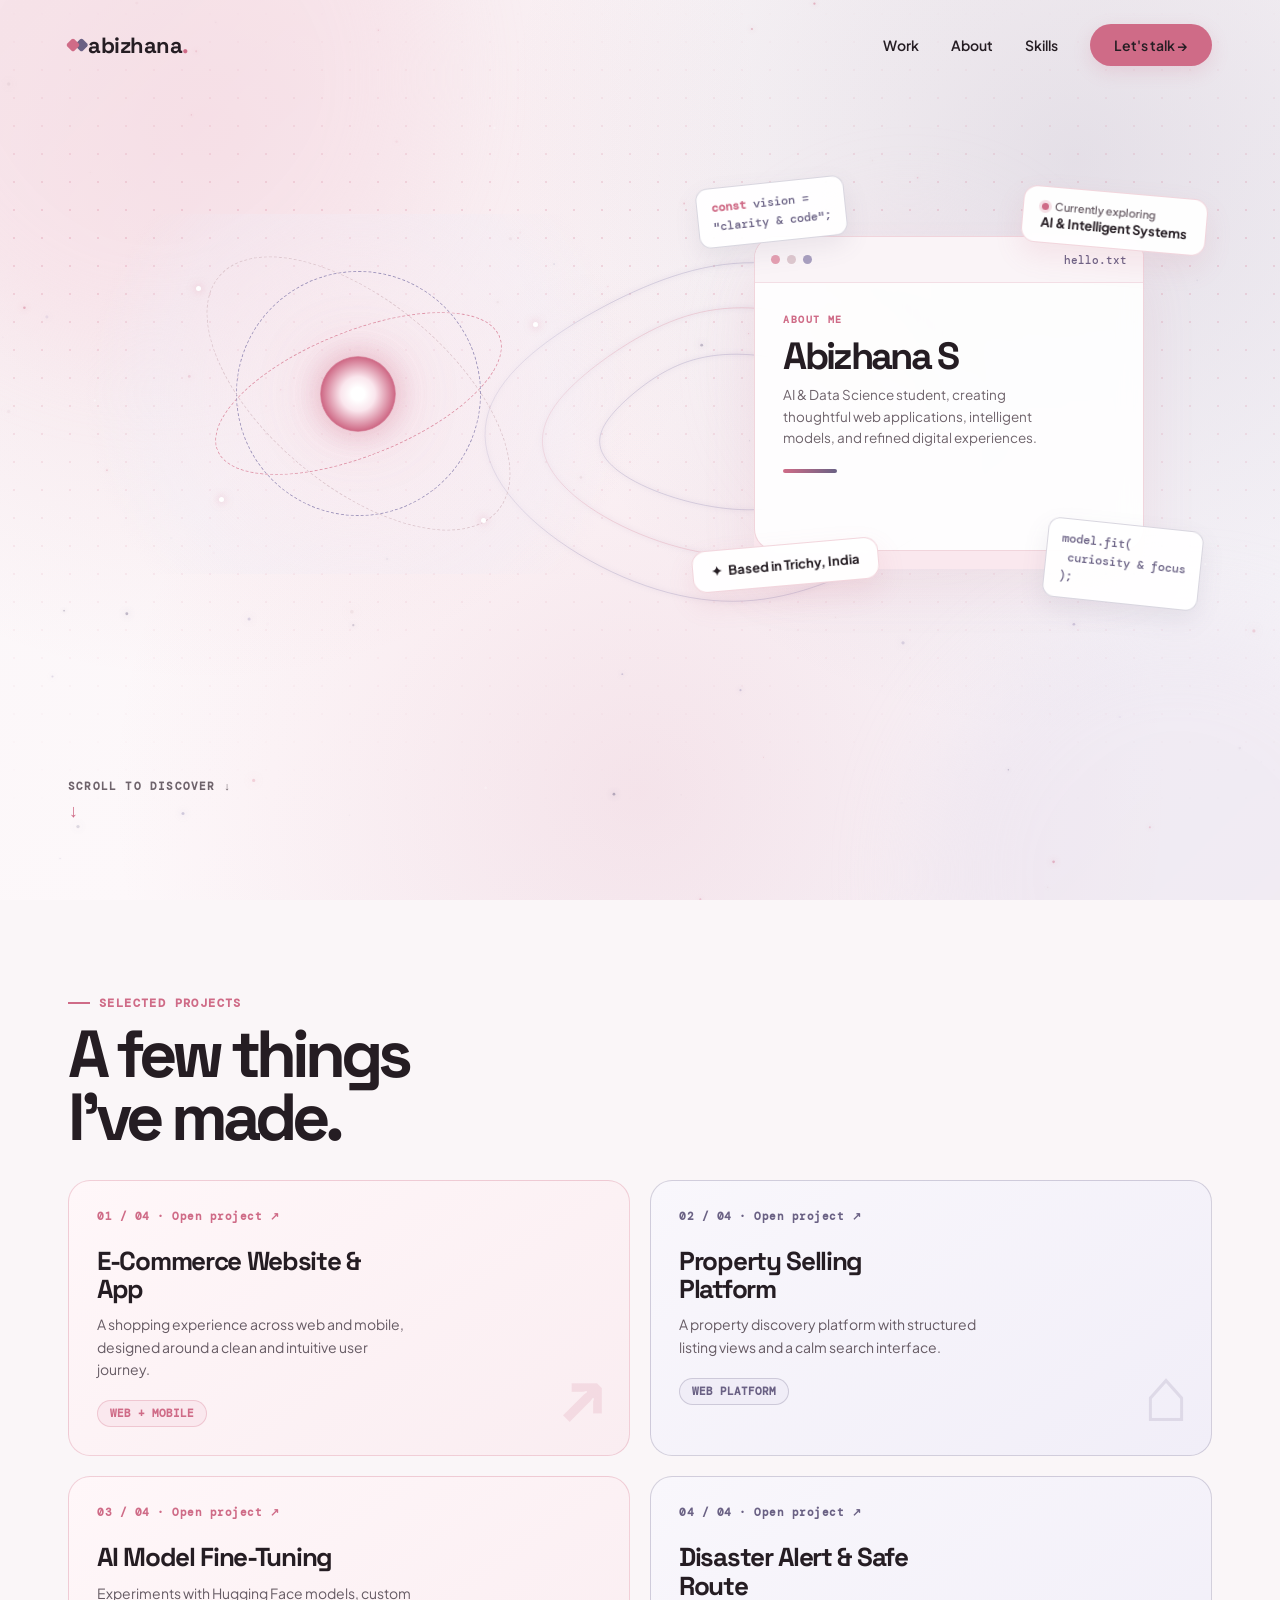
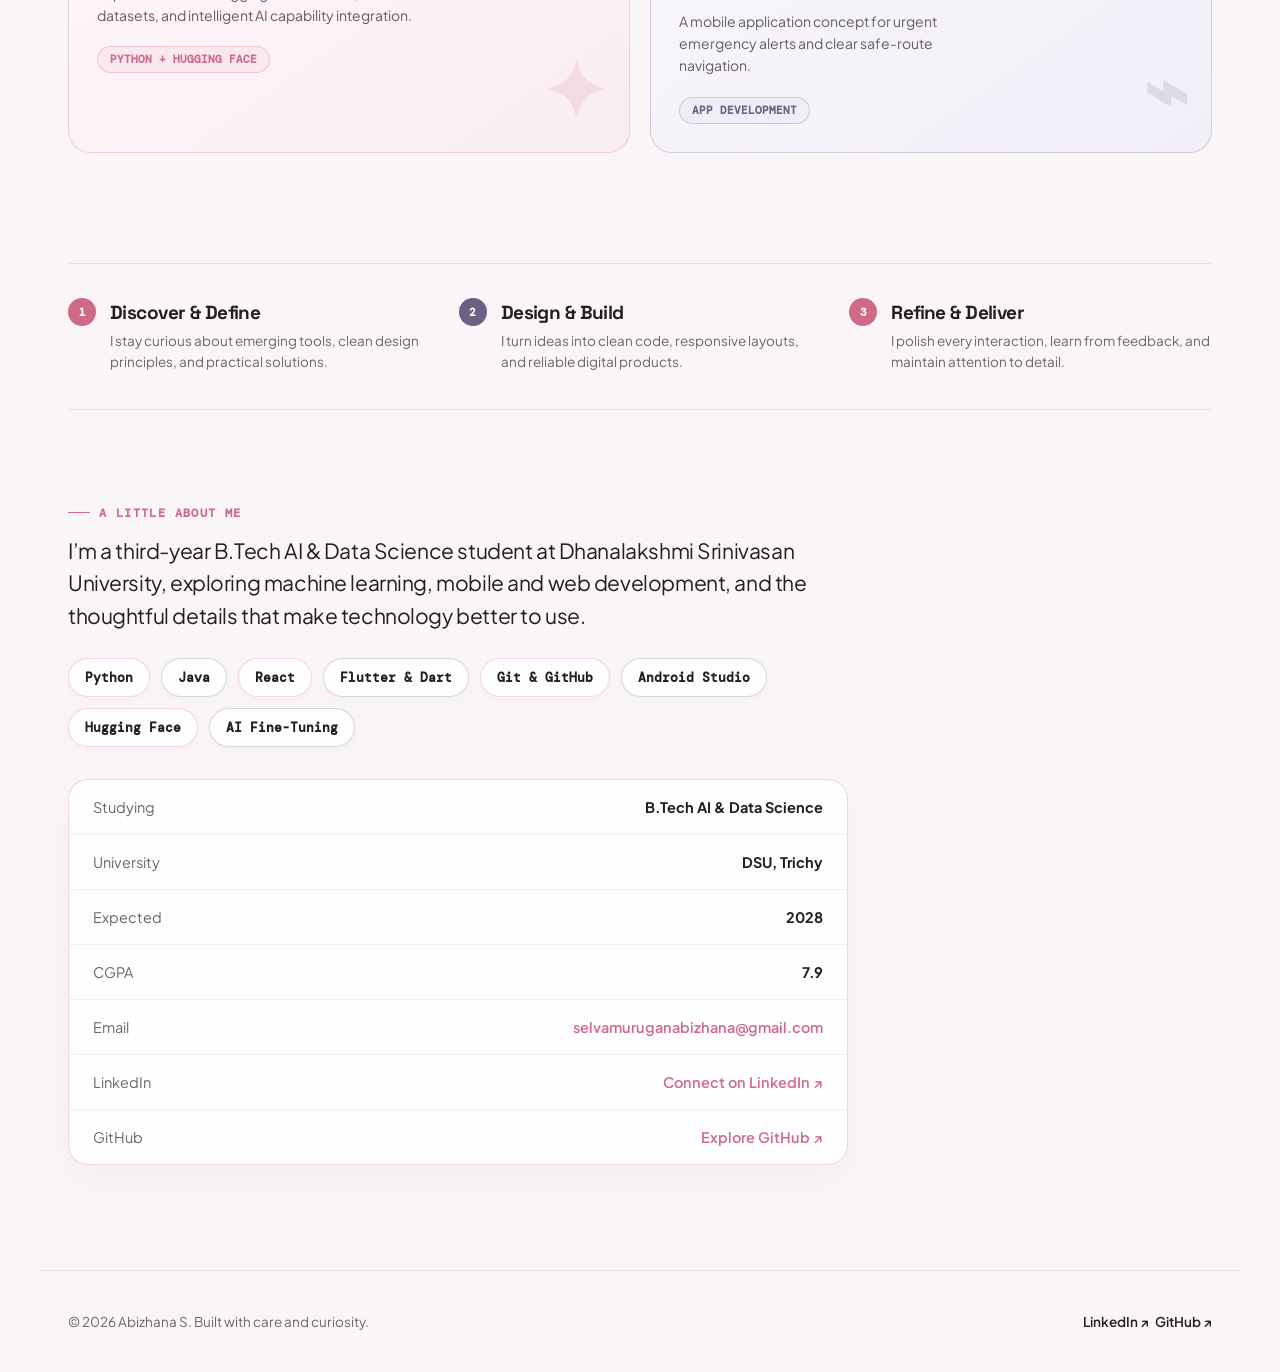
==== index.html @ 0e4f7b73 "Initial commit: Portfolio website for Abizhana S" ====
<!doctype html>
<html lang="en">
<head>
  <meta charset="UTF-8"><meta name="viewport" content="width=device-width, initial-scale=1.0">
  <title>Abizhana S — Portfolio</title>
  <link rel="preconnect" href="https://fonts.googleapis.com"><link rel="preconnect" href="https://fonts.gstatic.com" crossorigin>
  <link href="https://fonts.googleapis.com/css2?family=DM+Mono:wght@400;500&family=Manrope:wght@400;500;600;700;800&family=Space+Grotesk:wght@500;600;700&family=Plus+Jakarta+Sans:wght@400;500;600;700;800&display=swap" rel="stylesheet">
  <style>
    :root {
      /* Primary: Mild Pink Palette */
      --pink-mild: #cf6b87;
      --pink-hover: #bd5975;
      --pink-soft: #fae8ee;
      --pink-border: rgba(207, 107, 135, 0.28);
      --pink-glow: rgba(207, 107, 135, 0.18);

      /* Alternative Color: Refined Wisteria Slate */
      --alt-color: #6a6184;
      --alt-hover: #574e71;
      --alt-soft: #f0edf7;
      --alt-border: rgba(106, 97, 132, 0.26);
      --alt-glow: rgba(106, 97, 132, 0.16);

      /* Base & Typography */
      --ink: #251d23;
      --paper: #faf6f8;
      --card-bg: rgba(255, 255, 255, 0.88);
      --muted: #6e636b;
      --line-subtle: rgba(207, 107, 135, 0.18);
    }
    * { box-sizing: border-box; }
    html { scroll-behavior: smooth; }
    body {
      margin: 0;
      background: var(--paper);
      color: var(--ink);
      font-family: 'Plus Jakarta Sans', Manrope, sans-serif;
      overflow-x: hidden;
    }

    /* Subtle two-tone ambient background */
    .bg {
      position: fixed;
      inset: 0;
      z-index: -2;
      overflow: hidden;
      background: 
        radial-gradient(circle at 16% 14%, rgba(207, 107, 135, 0.16) 0, transparent 42%),
        radial-gradient(circle at 84% 18%, rgba(106, 97, 132, 0.16) 0, transparent 44%),
        radial-gradient(circle at 50% 88%, rgba(207, 107, 135, 0.14) 0, transparent 52%),
        linear-gradient(135deg, #faf6f8 0%, #fdf8fa 48%, #f6f4fa 100%);
    }
    .bg:after {
      content: '';
      position: absolute;
      inset: 0;
      opacity: .22;
      background-image: radial-gradient(var(--pink-mild) 1px, transparent 1px);
      background-size: 28px 28px;
      mask-image: linear-gradient(to bottom, transparent, black 25%, transparent 90%);
      animation: dotDrift 22s linear infinite;
    }
    @keyframes dotDrift {
      to { background-position: 56px 56px; }
    }

    /* Mild floating ambient accents */
    .orb {
      position: absolute;
      border-radius: 50%;
      opacity: .4;
      filter: blur(45px);
      animation: drift 16s ease-in-out infinite alternate;
    }
    .orb.one {
      width: 44vw; height: 44vw;
      top: -16vw; left: -10vw;
      background: linear-gradient(135deg, #f7d5df, #fae5ec);
    }
    .orb.two {
      width: 40vw; height: 40vw;
      right: -12vw; bottom: -18vw;
      background: linear-gradient(135deg, #e3deee, #eedde5);
      animation-delay: -8s;
    }
    .orb.three {
      width: 22vw; height: 22vw;
      right: 18%; top: 24%;
      background: linear-gradient(135deg, #f3dce3, #e5e0f0);
      animation-duration: 12s;
    }
    @keyframes drift {
      to { transform: translate(5vw, 4vh) scale(1.08) rotate(14deg); }
    }

    /* Header & Navigation */
    nav, main, footer {
      max-width: 1200px;
      margin: auto;
      padding-left: 28px;
      padding-right: 28px;
    }
    nav {
      height: 90px;
      display: flex;
      align-items: center;
      justify-content: space-between;
    }
    .brand {
      font: 700 22px 'Space Grotesk', sans-serif;
      letter-spacing: -0.5px;
      color: var(--ink);
      display: flex;
      align-items: center;
      gap: 10px;
    }
    .brand-mark {
      width: 10px;
      height: 10px;
      border-radius: 2px;
      background: var(--pink-mild);
      transform: rotate(45deg);
      box-shadow: 6px -6px var(--alt-color);
    }
    .brand-dot {
      color: var(--pink-mild);
    }
    .links {
      display: flex;
      gap: 32px;
      align-items: center;
      font-size: 14px;
      font-weight: 600;
    }
    .links a {
      color: var(--ink);
      text-decoration: none;
      transition: color .2s ease;
    }
    .links a:hover {
      color: var(--pink-mild);
    }
    .contact, .primary {
      background: var(--pink-mild);
      border: 0;
      border-radius: 99px;
      color: #fff;
      padding: 12px 24px;
      font: 600 14px 'Plus Jakarta Sans', sans-serif;
      text-decoration: none;
      transition: .25s ease;
      box-shadow: 0 6px 18px var(--pink-glow);
      display: inline-flex;
      align-items: center;
      gap: 6px;
    }
    .contact:hover, .primary:hover {
      background: var(--pink-hover);
      transform: translateY(-2px);
      box-shadow: 0 10px 24px rgba(207, 107, 135, 0.28);
      color: #fff;
    }

    /* Hero Section */
    .hero {
      min-height: calc(100vh - 90px);
      display: grid;
      grid-template-columns: 1.05fr .95fr;
      gap: 38px;
      align-items: center;
    }
    .eyebrow {
      display: flex;
      align-items: center;
      gap: 9px;
      font: 600 12px 'DM Mono', monospace;
      letter-spacing: 1.4px;
      text-transform: uppercase;
      color: var(--pink-mild);
    }
    .eyebrow:before {
      content: '';
      width: 22px;
      height: 1.5px;
      background: currentColor;
    }
    h1 {
      font: 700 clamp(3.8rem, 7.5vw, 6.6rem)/.92 'Space Grotesk', sans-serif;
      letter-spacing: -.075em;
      margin: 18px 0 22px;
      color: var(--ink);
    }
    h1 em {
      font-style: normal;
      font-weight: 700;
      color: var(--pink-mild);
    }
    .intro {
      max-width: 520px;
      font-size: 17px;
      line-height: 1.7;
      color: var(--muted);
      margin: 0 0 32px;
    }
    .hero-buttons {
      display: flex;
      align-items: center;
      gap: 16px;
    }
    .secondary {
      color: var(--alt-color);
      font-size: 14px;
      font-weight: 600;
      text-decoration: none;
      padding: 12px 20px;
      border-radius: 99px;
      background: rgba(255, 255, 255, 0.85);
      border: 1px solid var(--alt-border);
      transition: .22s ease;
    }
    .secondary:hover {
      background: var(--alt-soft);
      color: var(--alt-hover);
      transform: translateY(-2px);
      box-shadow: 0 6px 16px var(--alt-glow);
    }

    /* Hero Stage */
    .stage {
      height: 520px;
      position: relative;
      display: grid;
      place-items: center;
    }
    .interface {
      width: min(390px, 86vw);
      height: 315px;
      background: rgba(255, 255, 255, 0.9);
      backdrop-filter: blur(12px);
      border: 1px solid var(--pink-border);
      border-radius: 22px;
      box-shadow: 0 18px 0 var(--pink-soft), 0 34px 55px rgba(207, 107, 135, 0.1);
      overflow: hidden;
      position: relative;
      z-index: 1;
      animation: float 5.5s ease-in-out infinite;
    }
    .interface-head {
      height: 46px;
      padding: 0 16px;
      display: flex;
      align-items: center;
      gap: 7px;
      background: #faf4f7;
      border-bottom: 1px solid rgba(207, 107, 135, 0.16);
    }
    .interface-head i {
      width: 9px;
      height: 9px;
      border-radius: 50%;
      background: #e59fb1;
    }
    .interface-head i:nth-child(2) { background: #dec8cf; }
    .interface-head i:nth-child(3) { background: #a89fbf; }
    .interface-title {
      margin-left: auto;
      font: 500 11px 'DM Mono', monospace;
      color: var(--alt-color);
    }
    .interface-body {
      padding: 30px 28px;
    }
    .interface-label {
      font: 600 10px 'DM Mono', monospace;
      color: var(--pink-mild);
      letter-spacing: 1.4px;
    }
    .interface h3 {
      font: 700 38px/.95 'Space Grotesk', sans-serif;
      letter-spacing: -.07em;
      margin: 12px 0 10px;
      color: var(--ink);
    }
    .interface-bio {
      margin: 0;
      max-width: 290px;
      color: var(--muted);
      font-size: 13.5px;
      line-height: 1.6;
    }
    .mini-line {
      width: 54px;
      height: 4px;
      border-radius: 99px;
      background: linear-gradient(90deg, var(--pink-mild), var(--alt-color));
      margin-top: 20px;
    }

    /* Floating tags & code chips */
    .code {
      position: absolute;
      font: 500 12px/1.6 'DM Mono', monospace;
      z-index: 2;
      color: var(--alt-color);
      background: rgba(255, 255, 255, 0.94);
      border: 1px solid var(--alt-border);
      padding: 10px 14px;
      border-radius: 12px;
      box-shadow: 0 10px 24px rgba(106, 97, 132, 0.1);
      animation: tagFloat 4.2s ease-in-out infinite;
    }
    .code b { color: var(--pink-mild); }
    .a { top: 48px; left: 2%; transform: rotate(-6deg); }
    .b { bottom: 50px; right: 2%; transform: rotate(6deg); animation-delay: -2.1s; }

    .tag {
      position: absolute;
      background: rgba(255, 255, 255, 0.94);
      backdrop-filter: blur(10px);
      padding: 12px 18px;
      border: 1px solid var(--pink-border);
      border-radius: 14px;
      box-shadow: 0 12px 28px rgba(207, 107, 135, 0.12);
      font-size: 13px;
      font-weight: 700;
      color: var(--ink);
      z-index: 3;
      animation: tagFloat 4.8s ease-in-out infinite;
    }
    .tag small {
      display: block;
      color: var(--muted);
      font-weight: 600;
      font-size: 11px;
      margin-bottom: 2px;
    }
    .top { right: 1%; top: 58px; transform: rotate(5deg); }
    .bottom { left: 1%; bottom: 68px; transform: rotate(-5deg); animation-delay: -1.7s; }
    .dot {
      display: inline-block;
      width: 7px;
      height: 7px;
      background: var(--pink-mild);
      border-radius: 50%;
      margin-right: 6px;
      box-shadow: 0 0 0 3px rgba(207, 107, 135, 0.2);
    }
    @keyframes float { 50% { transform: translateY(-12px) rotate(1.2deg); } }
    @keyframes tagFloat { 50% { margin-top: -8px; } }

    /* Mild Celestial / Orbital Hero Visual */
    .galaxy-panel {
      height: 360px;
      position: relative;
      display: grid;
      place-items: center;
      overflow: hidden;
      border-radius: 26px;
      background: radial-gradient(circle at center, rgba(250, 235, 241, 0.6) 0, rgba(240, 237, 247, 0.3) 60%, transparent 80%);
    }
    .galaxy-core {
      width: 76px;
      height: 76px;
      border-radius: 50%;
      background: radial-gradient(circle, #fff 0 12%, #fae6ed 32%, #cf6b87 68%, transparent 75%);
      box-shadow: 0 0 30px rgba(207, 107, 135, 0.4), 0 0 65px rgba(207, 107, 135, 0.25);
      animation: pulseCore 3.2s ease-in-out infinite;
    }
    .galaxy-ring {
      position: absolute;
      border: 1.5px dashed var(--pink-mild);
      border-radius: 50%;
      animation: orbit 20s linear infinite;
    }
    .galaxy-ring.one {
      width: 305px;
      height: 125px;
      transform: rotate(-22deg);
      border-color: #df97aa;
    }
    .galaxy-ring.two {
      width: 245px;
      height: 245px;
      border-color: #9e94bb;
      animation-duration: 15s;
      animation-direction: reverse;
    }
    .galaxy-ring.three {
      width: 365px;
      height: 185px;
      border-color: #dec8cf;
      animation-duration: 24s;
      transform: rotate(40deg);
    }
    .galaxy-star {
      position: absolute;
      width: 5px;
      height: 5px;
      border-radius: 50%;
      background: #fff;
      box-shadow: 0 0 8px rgba(207, 107, 135, 0.6);
      animation: twinkle 2.5s infinite alternate;
    }
    .galaxy-star.s1 { top: 20%; left: 22%; }
    .galaxy-star.s2 { right: 19%; top: 30%; animation-delay: -1s; }
    .galaxy-star.s3 { left: 26%; bottom: 20%; animation-delay: -.6s; }
    .galaxy-star.s4 { right: 28%; bottom: 14%; animation-delay: -1.7s; }
    @keyframes orbit { to { rotate: 360deg; } }
    @keyframes pulseCore { 50% { scale: 1.12; filter: brightness(1.15); } }
    @keyframes twinkle { to { scale: 2; opacity: .4; } }

    .scroll {
      grid-column: 1/-1;
      font: 600 11px 'DM Mono', monospace;
      letter-spacing: 1.2px;
      text-transform: uppercase;
      color: var(--muted);
      padding-bottom: 34px;
    }
    .scroll:after {
      content: '↓';
      display: block;
      font-size: 18px;
      margin-top: 6px;
      color: var(--pink-mild);
      animation: bob 1.4s infinite alternate;
    }
    @keyframes bob { to { transform: translateY(6px); } }

    /* Projects Section with Mild Pink & Alternative Color Accents */
    .section {
      padding: 95px 0 20px;
    }
    .section h2 {
      font: 700 clamp(2.8rem, 5.2vw, 4.4rem)/.94 'Space Grotesk', sans-serif;
      letter-spacing: -.075em;
      margin: 12px 0 32px;
      color: var(--ink);
    }
    .projects {
      display: grid;
      grid-template-columns: repeat(2, 1fr);
      gap: 20px;
    }
    .project {
      min-height: 250px;
      padding: 28px;
      border: 1px solid var(--pink-border);
      border-radius: 22px;
      position: relative;
      overflow: hidden;
      cursor: pointer;
      backdrop-filter: blur(10px);
      transition: transform .32s ease, box-shadow .32s ease, border-color .32s ease;
    }
    .project:hover {
      transform: translateY(-6px);
      box-shadow: 0 20px 38px rgba(207, 107, 135, 0.12);
      border-color: var(--pink-mild);
    }
    /* Alternating Cards */
    .project:nth-child(odd) {
      background: linear-gradient(145deg, #fff7f9, #faedf1);
      border-color: var(--pink-border);
    }
    .project:nth-child(even) {
      background: linear-gradient(145deg, #f9f7fc, #f1eef8);
      border-color: var(--alt-border);
    }
    .project:nth-child(even):hover {
      border-color: var(--alt-color);
      box-shadow: 0 20px 38px rgba(106, 97, 132, 0.12);
    }
    .num {
      font: 600 11px 'DM Mono', monospace;
      color: var(--pink-mild);
      letter-spacing: 0.5px;
    }
    .project:nth-child(even) .num {
      color: var(--alt-color);
    }
    .project h3 {
      font: 700 26px/1.08 'Space Grotesk', sans-serif;
      letter-spacing: -.05em;
      margin: 24px 0 10px;
      max-width: 280px;
      color: var(--ink);
    }
    .project p {
      font-size: 14px;
      line-height: 1.6;
      color: #665b64;
      max-width: 320px;
      margin: 0;
    }
    .pill {
      display: inline-block;
      margin-top: 20px;
      border-radius: 99px;
      padding: 6px 12px;
      font: 600 10.5px 'DM Mono', monospace;
    }
    .project:nth-child(odd) .pill {
      background: var(--pink-soft);
      border: 1px solid var(--pink-border);
      color: var(--pink-mild);
    }
    .project:nth-child(even) .pill {
      background: var(--alt-soft);
      border: 1px solid var(--alt-border);
      color: var(--alt-color);
    }
    .symbol {
      position: absolute;
      right: 22px;
      bottom: 12px;
      font: 700 76px 'Space Grotesk', sans-serif;
      color: rgba(207, 107, 135, 0.15);
      transition: transform .3s ease, color .3s ease;
      user-select: none;
    }
    .project:nth-child(even) .symbol {
      color: rgba(106, 97, 132, 0.15);
    }
    .project:hover .symbol {
      transform: translate(2px, -2px);
      color: rgba(207, 107, 135, 0.28);
    }
    .project:nth-child(even):hover .symbol {
      color: rgba(106, 97, 132, 0.28);
    }

    /* Process Section */
    .process {
      margin: 90px 0 0;
      padding: 36px 0;
      border-top: 1px solid var(--line-subtle);
      border-bottom: 1px solid var(--line-subtle);
      display: grid;
      grid-template-columns: repeat(3, 1fr);
      gap: 28px;
      counter-reset: step;
    }
    .step {
      position: relative;
      padding-left: 42px;
    }
    .step:before {
      content: counter(step);
      counter-increment: step;
      position: absolute;
      left: 0;
      top: -2px;
      width: 28px;
      height: 28px;
      border-radius: 50%;
      background: var(--pink-mild);
      color: #fff;
      display: grid;
      place-items: center;
      font: 700 11px 'DM Mono', monospace;
    }
    .step:nth-child(2):before {
      background: var(--alt-color);
    }
    .step h3 {
      font: 700 19px 'Space Grotesk', sans-serif;
      letter-spacing: -.03em;
      margin: 0 0 6px;
      color: var(--ink);
    }
    .step p {
      font-size: 13.5px;
      line-height: 1.55;
      color: var(--muted);
      margin: 0;
    }

    /* About Section */
    .about {
      display: flex;
      flex-direction: column;
      gap: 32px;
      max-width: 780px;
    }
    .about-copy {
      font-size: 21px;
      line-height: 1.55;
      letter-spacing: -.02em;
      margin: 14px 0 26px;
      color: var(--ink);
    }
    .skills {
      display: flex;
      flex-wrap: wrap;
      gap: 11px;
    }
    .skill {
      background: rgba(255, 255, 255, 0.9);
      border: 1px solid var(--pink-border);
      border-radius: 99px;
      padding: 10px 16px;
      font: 600 13px 'DM Mono', monospace;
      color: var(--ink);
      cursor: pointer;
      transition: all .22s ease;
      box-shadow: 0 3px 10px rgba(207, 107, 135, 0.06);
    }
    .skill:nth-child(even) {
      border-color: var(--alt-border);
      box-shadow: 0 3px 10px rgba(106, 97, 132, 0.06);
    }
    .skill:hover, .skill:focus {
      transform: translateY(-2px);
      background: var(--pink-soft);
      border-color: var(--pink-mild);
      color: var(--pink-mild);
      box-shadow: 0 6px 16px var(--pink-glow);
      outline: none;
    }
    .skill:nth-child(even):hover, .skill:nth-child(even):focus {
      background: var(--alt-soft);
      border-color: var(--alt-color);
      color: var(--alt-color);
      box-shadow: 0 6px 16px var(--alt-glow);
    }

    /* Details Card */
    .details {
      border: 1px solid var(--pink-border);
      width: 100%;
      background: rgba(255, 255, 255, 0.88);
      backdrop-filter: blur(12px);
      border-radius: 20px;
      box-shadow: 0 16px 34px rgba(207, 107, 135, 0.06);
      overflow: hidden;
    }
    .detail {
      padding: 18px 24px;
      border-bottom: 1px solid rgba(207, 107, 135, 0.12);
      display: flex;
      justify-content: space-between;
      align-items: center;
      gap: 12px;
      font-size: 14.5px;
    }
    .detail:last-child { border-bottom: 0; }
    .detail span { color: var(--muted); }
    .detail strong { color: var(--ink); font-weight: 700; }
    .detail a {
      color: var(--pink-mild);
      font-weight: 600;
      text-decoration: none;
      transition: color .2s ease;
    }
    .detail a:hover {
      color: var(--pink-hover);
      text-decoration: underline;
    }

    /* Footer */
    footer {
      margin-top: 85px;
      padding-top: 42px;
      padding-bottom: 42px;
      border-top: 1px solid var(--line-subtle);
      display: flex;
      justify-content: space-between;
      align-items: center;
      font-size: 13.5px;
      color: var(--muted);
    }
    footer a {
      color: var(--ink);
      font-weight: 600;
      text-decoration: none;
      transition: color .2s ease;
    }
    footer a:hover {
      color: var(--pink-mild);
    }

    /* Popover */
    .skill-popover {
      position: fixed;
      z-index: 20;
      max-width: 260px;
      padding: 16px 20px;
      background: #251d23;
      color: #fff;
      border-radius: 14px;
      border: 1px solid var(--pink-border);
      box-shadow: 0 16px 36px rgba(37, 29, 35, 0.3);
      font-size: 13px;
      line-height: 1.5;
      opacity: 0;
      pointer-events: none;
      transform: translateY(8px) scale(.97);
      transition: .2s ease;
    }
    .skill-popover.show {
      opacity: 1;
      pointer-events: auto;
      transform: none;
    }
    .skill-popover strong {
      display: block;
      margin-bottom: 4px;
      font: 700 15px 'Space Grotesk', sans-serif;
      color: #df97aa;
    }
    .skill-popover button {
      position: absolute;
      right: 8px;
      top: 6px;
      border: 0;
      background: transparent;
      color: #dec8cf;
      font-size: 18px;
      cursor: pointer;
    }

    /* Scroll reveal */
    .reveal {
      opacity: 0;
      transform: translateY(32px);
      transition: opacity .7s ease, transform .7s cubic-bezier(.2, .8, .2, 1);
    }
    .reveal.visible {
      opacity: 1;
      transform: none;
    }

    /* Canvas */
    .cosmos {
      position: fixed;
      inset: 0;
      width: 100%;
      height: 100%;
      z-index: -1;
      pointer-events: none;
    }

    @media (max-width: 800px) {
      nav, main, footer { padding-left: 20px; padding-right: 20px; }
      nav { height: 76px; }
      .links a:not(.contact) { display: none; }
      .hero { grid-template-columns: 1fr; text-align: center; gap: 15px; }
      .eyebrow { justify-content: center; }
      h1 { font-size: clamp(3.2rem, 14vw, 5.2rem); }
      .intro { margin-left: auto; margin-right: auto; }
      .hero-buttons { justify-content: center; }
      .stage { height: 385px; order: 2; }
      .interface { width: 300px; height: 250px; text-align: left; }
      .interface-body { padding: 20px; }
      .interface h3 { font-size: 28px; }
      .a { top: 8px; left: 0; }
      .b { bottom: 10px; right: 0; }
      .top { top: 18px; right: 0; }
      .bottom { bottom: 18px; left: 0; }
      .scroll { order: 3; text-align: center; }
      .section { padding-top: 65px; }
      .projects { grid-template-columns: 1fr; }
      .process { grid-template-columns: 1fr; margin-top: 60px; gap: 24px; }
      .about-copy { font-size: 18px; }
      .detail { text-align: left; flex-direction: column; align-items: flex-start; gap: 4px; }
      footer { margin-top: 55px; gap: 16px; flex-direction: column; text-align: center; }
    }
  </style>
</head>
<body>
  <div class="bg">
    <div class="orb one"></div>
    <div class="orb two"></div>
    <div class="orb three"></div>
  </div>
  <canvas id="cosmos" class="cosmos" aria-hidden="true"></canvas>

  <nav>
    <div class="brand">
      <span class="brand-mark"></span>
      <span>abizhana<span class="brand-dot">.</span></span>
    </div>
    <div class="links">
      <a href="#work">Work</a>
      <a href="#about">About</a>
      <a href="#skills">Skills</a>
      <a class="contact" href="mailto:selvamuruganabizhana@gmail.com">Let's talk →</a>
    </div>
  </nav>

  <main>
    <section class="hero">
      <div class="galaxy-panel" aria-label="Animated orbital illustration">
        <div class="galaxy-ring one"></div>
        <div class="galaxy-ring two"></div>
        <div class="galaxy-ring three"></div>
        <div class="galaxy-core"></div>
        <i class="galaxy-star s1"></i>
        <i class="galaxy-star s2"></i>
        <i class="galaxy-star s3"></i>
        <i class="galaxy-star s4"></i>
      </div>

      <div class="stage">
        <div class="code a"><b>const</b> vision =<br>"clarity & code";</div>
        
        <div class="interface">
          <div class="interface-head">
            <i></i><i></i><i></i>
            <span class="interface-title">hello.txt</span>
          </div>
          <div class="interface-body">
            <div class="interface-label">ABOUT ME</div>
            <h3>Abizhana S</h3>
            <p class="interface-bio">AI & Data Science student, creating thoughtful web applications, intelligent models, and refined digital experiences.</p>
            <div class="mini-line"></div>
          </div>
        </div>

        <div class="tag top">
          <small><span class="dot"></span>Currently exploring</small>
          AI & Intelligent Systems
        </div>
        <div class="tag bottom">✦ &nbsp; Based in Trichy, India</div>
        <div class="code b">model.fit(<br>&nbsp;curiosity & focus<br>);</div>
      </div>

      <div class="scroll">Scroll to discover ↓</div>
    </section>

    <section class="section reveal" id="work">
      <div class="eyebrow">Selected projects</div>
      <h2>A few things<br>I’ve made.</h2>
      
      <div class="projects">
        <article class="project" role="link" tabindex="0" onclick="location.href='ecommerce.html'" onkeydown="if(event.key==='Enter')location.href='ecommerce.html'">
          <div class="num">01 / 04 · Open project ↗</div>
          <h3>E-Commerce Website & App</h3>
          <p>A shopping experience across web and mobile, designed around a clean and intuitive user journey.</p>
          <span class="pill">WEB + MOBILE</span>
          <div class="symbol">↗</div>
        </article>

        <article class="project" role="link" tabindex="0" onclick="location.href='property.html'" onkeydown="if(event.key==='Enter')location.href='property.html'">
          <div class="num">02 / 04 · Open project ↗</div>
          <h3>Property Selling Platform</h3>
          <p>A property discovery platform with structured listing views and a calm search interface.</p>
          <span class="pill">WEB PLATFORM</span>
          <div class="symbol">⌂</div>
        </article>

        <article class="project" role="link" tabindex="0" onclick="location.href='ai-model.html'" onkeydown="if(event.key==='Enter')location.href='ai-model.html'">
          <div class="num">03 / 04 · Open project ↗</div>
          <h3>AI Model Fine-Tuning</h3>
          <p>Experiments with Hugging Face models, custom datasets, and intelligent AI capability integration.</p>
          <span class="pill">PYTHON + HUGGING FACE</span>
          <div class="symbol">✦</div>
        </article>

        <article class="project" role="link" tabindex="0" onclick="location.href='disaster-alert.html'" onkeydown="if(event.key==='Enter')location.href='disaster-alert.html'">
          <div class="num">04 / 04 · Open project ↗</div>
          <h3>Disaster Alert & Safe Route</h3>
          <p>A mobile application concept for urgent emergency alerts and clear safe-route navigation.</p>
          <span class="pill">APP DEVELOPMENT</span>
          <div class="symbol">⌁</div>
        </article>
      </div>
    </section>

    <section class="process reveal" aria-label="How I work">
      <article class="step">
        <h3>Discover & Define</h3>
        <p>I stay curious about emerging tools, clean design principles, and practical solutions.</p>
      </article>
      <article class="step">
        <h3>Design & Build</h3>
        <p>I turn ideas into clean code, responsive layouts, and reliable digital products.</p>
      </article>
      <article class="step">
        <h3>Refine & Deliver</h3>
        <p>I polish every interaction, learn from feedback, and maintain attention to detail.</p>
      </article>
    </section>

    <section class="section about reveal" id="about">
      <div>
        <div class="eyebrow">A little about me</div>
        <p class="about-copy">I’m a third-year B.Tech AI & Data Science student at Dhanalakshmi Srinivasan University, exploring machine learning, mobile and web development, and the thoughtful details that make technology better to use.</p>
        
        <div class="skills" id="skills">
          <button class="skill" data-info="My primary language for AI experiments, data tasks, and automation.">Python</button>
          <button class="skill" data-info="Used to strengthen programming fundamentals and object-oriented architecture.">Java</button>
          <button class="skill" data-info="For creating responsive, component-based, modern web interfaces.">React</button>
          <button class="skill" data-info="For building cross-platform mobile applications with a single codebase.">Flutter & Dart</button>
          <button class="skill" data-info="For version control, collaboration, and publishing project code.">Git & GitHub</button>
          <button class="skill" data-info="For creating, testing, and debugging Android app concepts.">Android Studio</button>
          <button class="skill" data-info="For working with pretrained models and practical AI experiments.">Hugging Face</button>
          <button class="skill" data-info="For adapting AI models to task-specific datasets and intelligent outputs.">AI Fine-Tuning</button>
        </div>
      </div>

      <div class="details">
        <div class="detail"><span>Studying</span><strong>B.Tech AI & Data Science</strong></div>
        <div class="detail"><span>University</span><strong>DSU, Trichy</strong></div>
        <div class="detail"><span>Expected</span><strong>2028</strong></div>
        <div class="detail"><span>CGPA</span><strong>7.9</strong></div>
        <div class="detail"><span>Email</span><a href="mailto:selvamuruganabizhana@gmail.com">selvamuruganabizhana@gmail.com</a></div>
        <div class="detail"><span>LinkedIn</span><a href="https://www.linkedin.com" target="_blank" rel="noopener noreferrer">Connect on LinkedIn ↗</a></div>
        <div class="detail"><span>GitHub</span><a href="https://github.com" target="_blank" rel="noopener noreferrer">Explore GitHub ↗</a></div>
      </div>
    </section>
  </main>

  <footer>
    <span>© 2026 Abizhana S. Built with care and curiosity.</span>
    <span>
      <a href="https://www.linkedin.com" target="_blank" rel="noopener noreferrer">LinkedIn ↗</a> &nbsp; 
      <a href="https://github.com" target="_blank" rel="noopener noreferrer">GitHub ↗</a>
    </span>
  </footer>

  <div class="skill-popover" id="skill-popover" role="status">
    <button aria-label="Close pop-up">×</button>
    <strong></strong>
    <span></span>
  </div>

  <script>
    const observer = new IntersectionObserver(items => items.forEach(item => {
      if (item.isIntersecting) {
        item.target.classList.add('visible');
        observer.unobserve(item.target);
      }
    }), { threshold: .13 });
    document.querySelectorAll('.reveal').forEach(element => observer.observe(element));

    const popover = document.querySelector('#skill-popover'),
          popTitle = popover.querySelector('strong'),
          popCopy = popover.querySelector('span');

    function hidePop() { popover.classList.remove('show'); }

    document.querySelectorAll('.skill').forEach(skill => skill.addEventListener('click', () => {
      popTitle.textContent = skill.textContent;
      popCopy.textContent = skill.dataset.info;
      const box = skill.getBoundingClientRect();
      popover.style.left = Math.min(box.left, window.innerWidth - 275) + 'px';
      popover.style.top = Math.min(box.bottom + 12, window.innerHeight - 130) + 'px';
      popover.classList.add('show');
    }));

    popover.querySelector('button').addEventListener('click', hidePop);
    document.addEventListener('click', event => {
      if (!event.target.closest('.skill') && !event.target.closest('.skill-popover')) hidePop();
    });

    /* Mild Pink & Wisteria Stardust Canvas */
    const canvas = document.querySelector('#cosmos'), ctx = canvas.getContext('2d');
    let stars = [];
    const starColors = ['#df97aa', '#cf6b87', '#9e94bb', '#6a6184', '#dec8cf', '#ffffff'];

    function resize() {
      canvas.width = innerWidth * devicePixelRatio;
      canvas.height = innerHeight * devicePixelRatio;
      ctx.setTransform(devicePixelRatio, 0, 0, devicePixelRatio, 0, 0);
      stars = Array.from({ length: 95 }, () => ({
        x: Math.random() * innerWidth,
        y: Math.random() * innerHeight,
        r: Math.random() * 1.5 + 0.3,
        a: Math.random(),
        s: Math.random() * 0.0018 + 0.0004,
        c: starColors[Math.floor(Math.random() * starColors.length)]
      }));
    }

    function draw(t) {
      ctx.clearRect(0, 0, innerWidth, innerHeight);
      const cx = innerWidth * .58, cy = innerHeight * .48;

      for (const st of stars) {
        st.a += st.s;
        const alpha = .22 + Math.sin(st.a * 8) * .22;
        ctx.fillStyle = st.c;
        ctx.globalAlpha = alpha;
        ctx.shadowBlur = st.r * 5;
        ctx.shadowColor = st.c;
        ctx.beginPath();
        ctx.arc(st.x, st.y, st.r, 0, Math.PI * 2);
        ctx.fill();
      }

      ctx.globalAlpha = .35;
      ctx.lineWidth = 1;
      for (let ring = 0; ring < 3; ring++) {
        ctx.strokeStyle = ring % 2 ? '#df97aa' : '#9e94bb';
        ctx.beginPath();
        const rx = 140 + ring * 52, ry = 75 + ring * 46, tilt = -.72 + ring * .18;
        for (let a = 0; a < Math.PI * 2; a += .05) {
          const wobble = Math.sin(a * 3 + t * .00035) * (8 + ring * 3),
                x = cx + Math.cos(a + tilt) * rx + wobble,
                y = cy + Math.sin(a + tilt) * ry + wobble * .35;
          a ? ctx.lineTo(x, y) : ctx.moveTo(x, y);
        }
        ctx.stroke();
      }
      ctx.globalAlpha = 1;
      requestAnimationFrame(draw);
    }

    resize();
    addEventListener('resize', resize);
    if (!matchMedia('(prefers-reduced-motion: reduce)').matches) requestAnimationFrame(draw);
    else draw(0);
  </script>
</body>
</html>
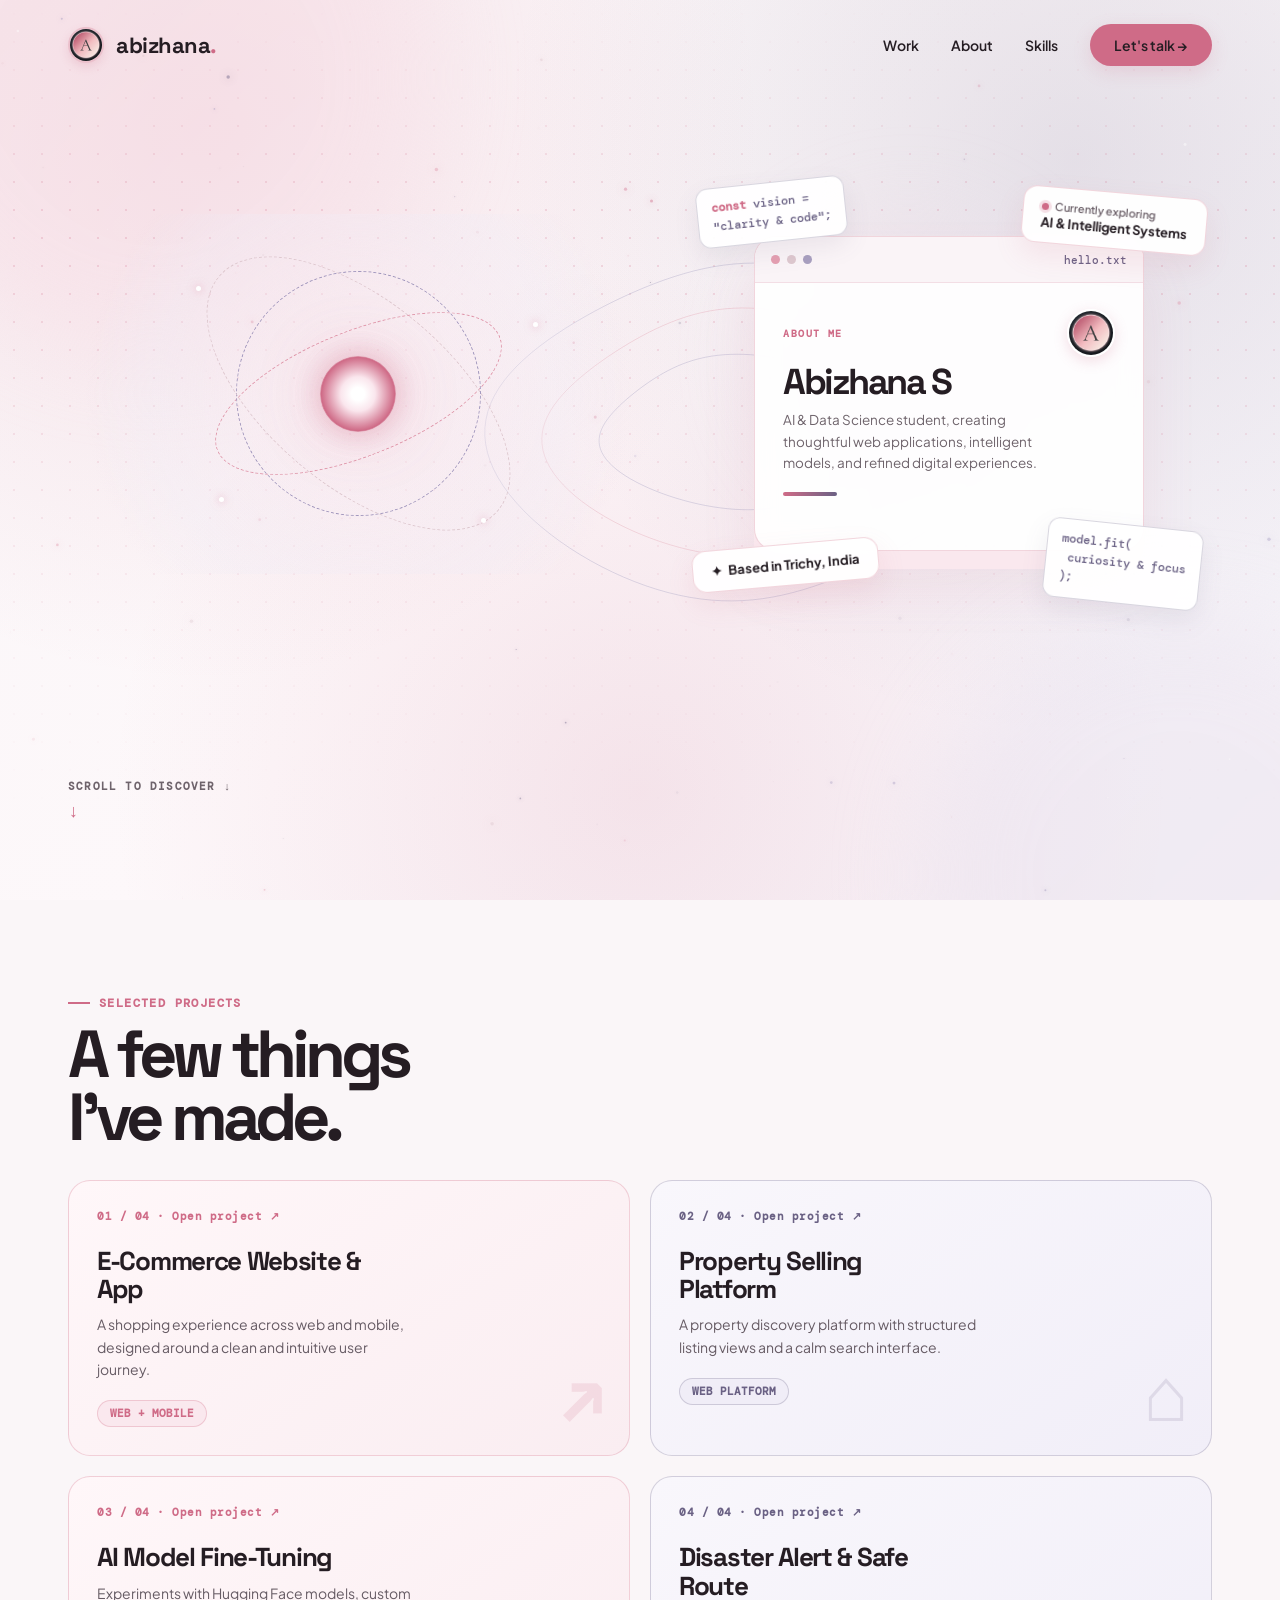
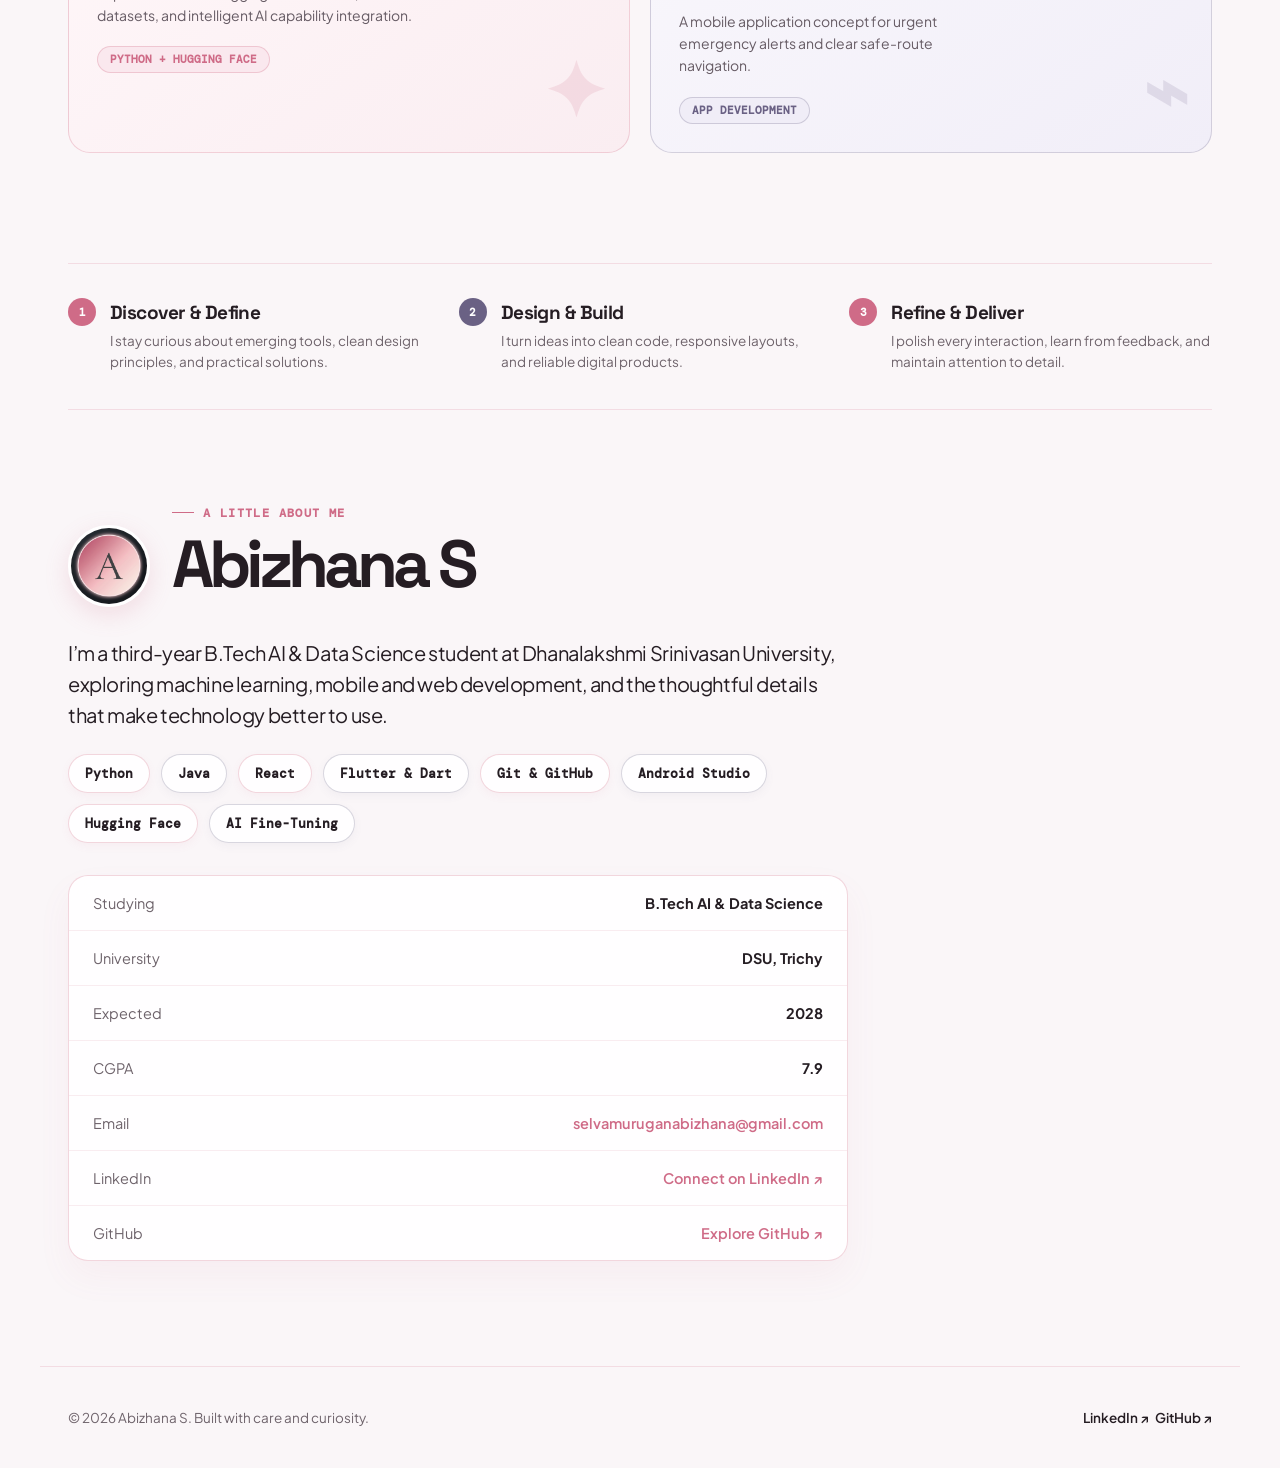
==== commit 18785ffa: "Add pink avatar photo and favicon with letter A" ====
--- a/index.html
+++ b/index.html
@@ -3,6 +3,9 @@
 <head>
   <meta charset="UTF-8"><meta name="viewport" content="width=device-width, initial-scale=1.0">
   <title>Abizhana S — Portfolio</title>
+  <link rel="icon" type="image/svg+xml" href="favicon.svg">
+  <link rel="alternate icon" type="image/jpeg" href="avatar.jpg">
+  <link rel="apple-touch-icon" href="avatar.jpg">
   <link rel="preconnect" href="https://fonts.googleapis.com"><link rel="preconnect" href="https://fonts.gstatic.com" crossorigin>
   <link href="https://fonts.googleapis.com/css2?family=DM+Mono:wght@400;500&family=Manrope:wght@400;500;600;700;800&family=Space+Grotesk:wght@500;600;700&family=Plus+Jakarta+Sans:wght@400;500;600;700;800&display=swap" rel="stylesheet">
   <style>
@@ -112,15 +115,16 @@
       color: var(--ink);
       display: flex;
       align-items: center;
-      gap: 10px;
-    }
-    .brand-mark {
-      width: 10px;
-      height: 10px;
-      border-radius: 2px;
-      background: var(--pink-mild);
-      transform: rotate(45deg);
-      box-shadow: 6px -6px var(--alt-color);
+      gap: 12px;
+      text-decoration: none;
+    }
+    .brand-avatar {
+      width: 36px;
+      height: 36px;
+      border-radius: 50%;
+      object-fit: cover;
+      border: 2px solid var(--pink-border);
+      box-shadow: 0 4px 10px var(--pink-glow);
     }
     .brand-dot {
       color: var(--pink-mild);
@@ -235,7 +239,7 @@
     .interface {
       width: min(390px, 86vw);
       height: 315px;
-      background: rgba(255, 255, 255, 0.9);
+      background: rgba(255, 255, 255, 0.92);
       backdrop-filter: blur(12px);
       border: 1px solid var(--pink-border);
       border-radius: 22px;
@@ -268,17 +272,31 @@
       color: var(--alt-color);
     }
     .interface-body {
-      padding: 30px 28px;
+      padding: 26px 28px;
+    }
+    .interface-top-row {
+      display: flex;
+      justify-content: space-between;
+      align-items: center;
+      margin-bottom: 6px;
     }
     .interface-label {
       font: 600 10px 'DM Mono', monospace;
       color: var(--pink-mild);
       letter-spacing: 1.4px;
     }
+    .profile-photo {
+      width: 48px;
+      height: 48px;
+      border-radius: 50%;
+      object-fit: cover;
+      border: 2px solid rgba(255, 255, 255, 0.95);
+      box-shadow: 0 4px 14px rgba(207, 107, 135, 0.22);
+    }
     .interface h3 {
-      font: 700 38px/.95 'Space Grotesk', sans-serif;
+      font: 700 36px/.95 'Space Grotesk', sans-serif;
       letter-spacing: -.07em;
-      margin: 12px 0 10px;
+      margin: 8px 0 10px;
       color: var(--ink);
     }
     .interface-bio {
@@ -293,7 +311,7 @@
       height: 4px;
       border-radius: 99px;
       background: linear-gradient(90deg, var(--pink-mild), var(--alt-color));
-      margin-top: 20px;
+      margin-top: 18px;
     }
 
     /* Floating tags & code chips */
@@ -427,7 +445,7 @@
     }
     @keyframes bob { to { transform: translateY(6px); } }
 
-    /* Projects Section with Mild Pink & Alternative Color Accents */
+    /* Projects Section */
     .section {
       padding: 95px 0 20px;
     }
@@ -458,7 +476,6 @@
       box-shadow: 0 20px 38px rgba(207, 107, 135, 0.12);
       border-color: var(--pink-mild);
     }
-    /* Alternating Cards */
     .project:nth-child(odd) {
       background: linear-gradient(145deg, #fff7f9, #faedf1);
       border-color: var(--pink-border);
@@ -583,11 +600,31 @@
       gap: 32px;
       max-width: 780px;
     }
+    .about-profile-header {
+      display: flex;
+      align-items: center;
+      gap: 22px;
+      margin-bottom: 10px;
+    }
+    .about-avatar-large {
+      width: 82px;
+      height: 82px;
+      border-radius: 50%;
+      object-fit: cover;
+      border: 3px solid rgba(255, 255, 255, 0.95);
+      box-shadow: 0 8px 24px var(--pink-glow);
+    }
+    .about-name {
+      font: 700 32px 'Space Grotesk', sans-serif;
+      letter-spacing: -.04em;
+      margin: 4px 0 0;
+      color: var(--ink);
+    }
     .about-copy {
-      font-size: 21px;
+      font-size: 20px;
       line-height: 1.55;
       letter-spacing: -.02em;
-      margin: 14px 0 26px;
+      margin: 10px 0 24px;
       color: var(--ink);
     }
     .skills {
@@ -752,8 +789,10 @@
       .hero-buttons { justify-content: center; }
       .stage { height: 385px; order: 2; }
       .interface { width: 300px; height: 250px; text-align: left; }
-      .interface-body { padding: 20px; }
-      .interface h3 { font-size: 28px; }
+      .interface-body { padding: 18px 20px; }
+      .interface h3 { font-size: 26px; }
+      .profile-photo { width: 40px; height: 40px; }
+      .about-profile-header { justify-content: center; }
       .a { top: 8px; left: 0; }
       .b { bottom: 10px; right: 0; }
       .top { top: 18px; right: 0; }
@@ -777,10 +816,10 @@
   <canvas id="cosmos" class="cosmos" aria-hidden="true"></canvas>
 
   <nav>
-    <div class="brand">
-      <span class="brand-mark"></span>
+    <a href="#" class="brand">
+      <img src="avatar.jpg" alt="Abizhana S" class="brand-avatar">
       <span>abizhana<span class="brand-dot">.</span></span>
-    </div>
+    </a>
     <div class="links">
       <a href="#work">Work</a>
       <a href="#about">About</a>
@@ -811,7 +850,10 @@
             <span class="interface-title">hello.txt</span>
           </div>
           <div class="interface-body">
-            <div class="interface-label">ABOUT ME</div>
+            <div class="interface-top-row">
+              <div class="interface-label">ABOUT ME</div>
+              <img src="avatar.jpg" alt="Abizhana S" class="profile-photo">
+            </div>
             <h3>Abizhana S</h3>
             <p class="interface-bio">AI & Data Science student, creating thoughtful web applications, intelligent models, and refined digital experiences.</p>
             <div class="mini-line"></div>
@@ -885,7 +927,13 @@
 
     <section class="section about reveal" id="about">
       <div>
-        <div class="eyebrow">A little about me</div>
+        <div class="about-profile-header">
+          <img src="avatar.jpg" alt="Abizhana S" class="about-avatar-large">
+          <div>
+            <div class="eyebrow">A little about me</div>
+            <h2 class="about-name">Abizhana S</h2>
+          </div>
+        </div>
         <p class="about-copy">I’m a third-year B.Tech AI & Data Science student at Dhanalakshmi Srinivasan University, exploring machine learning, mobile and web development, and the thoughtful details that make technology better to use.</p>
         
         <div class="skills" id="skills">
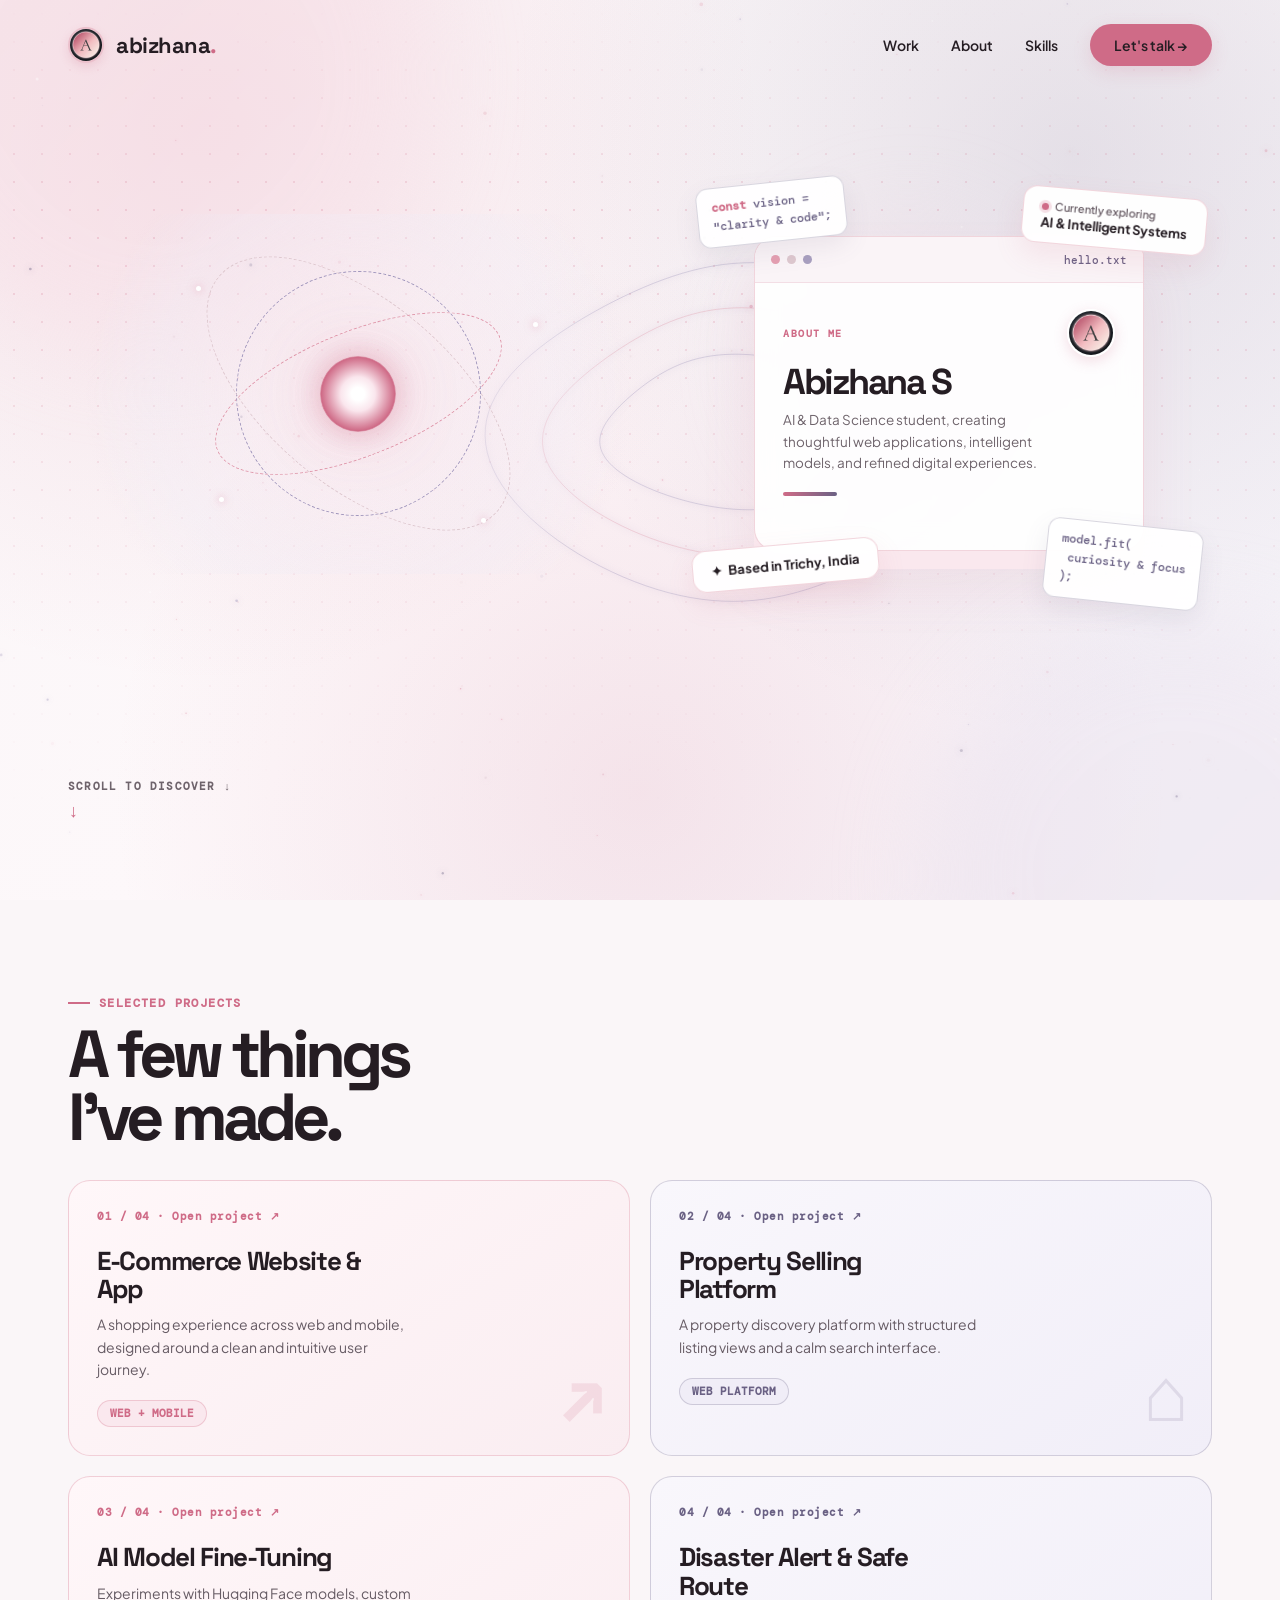
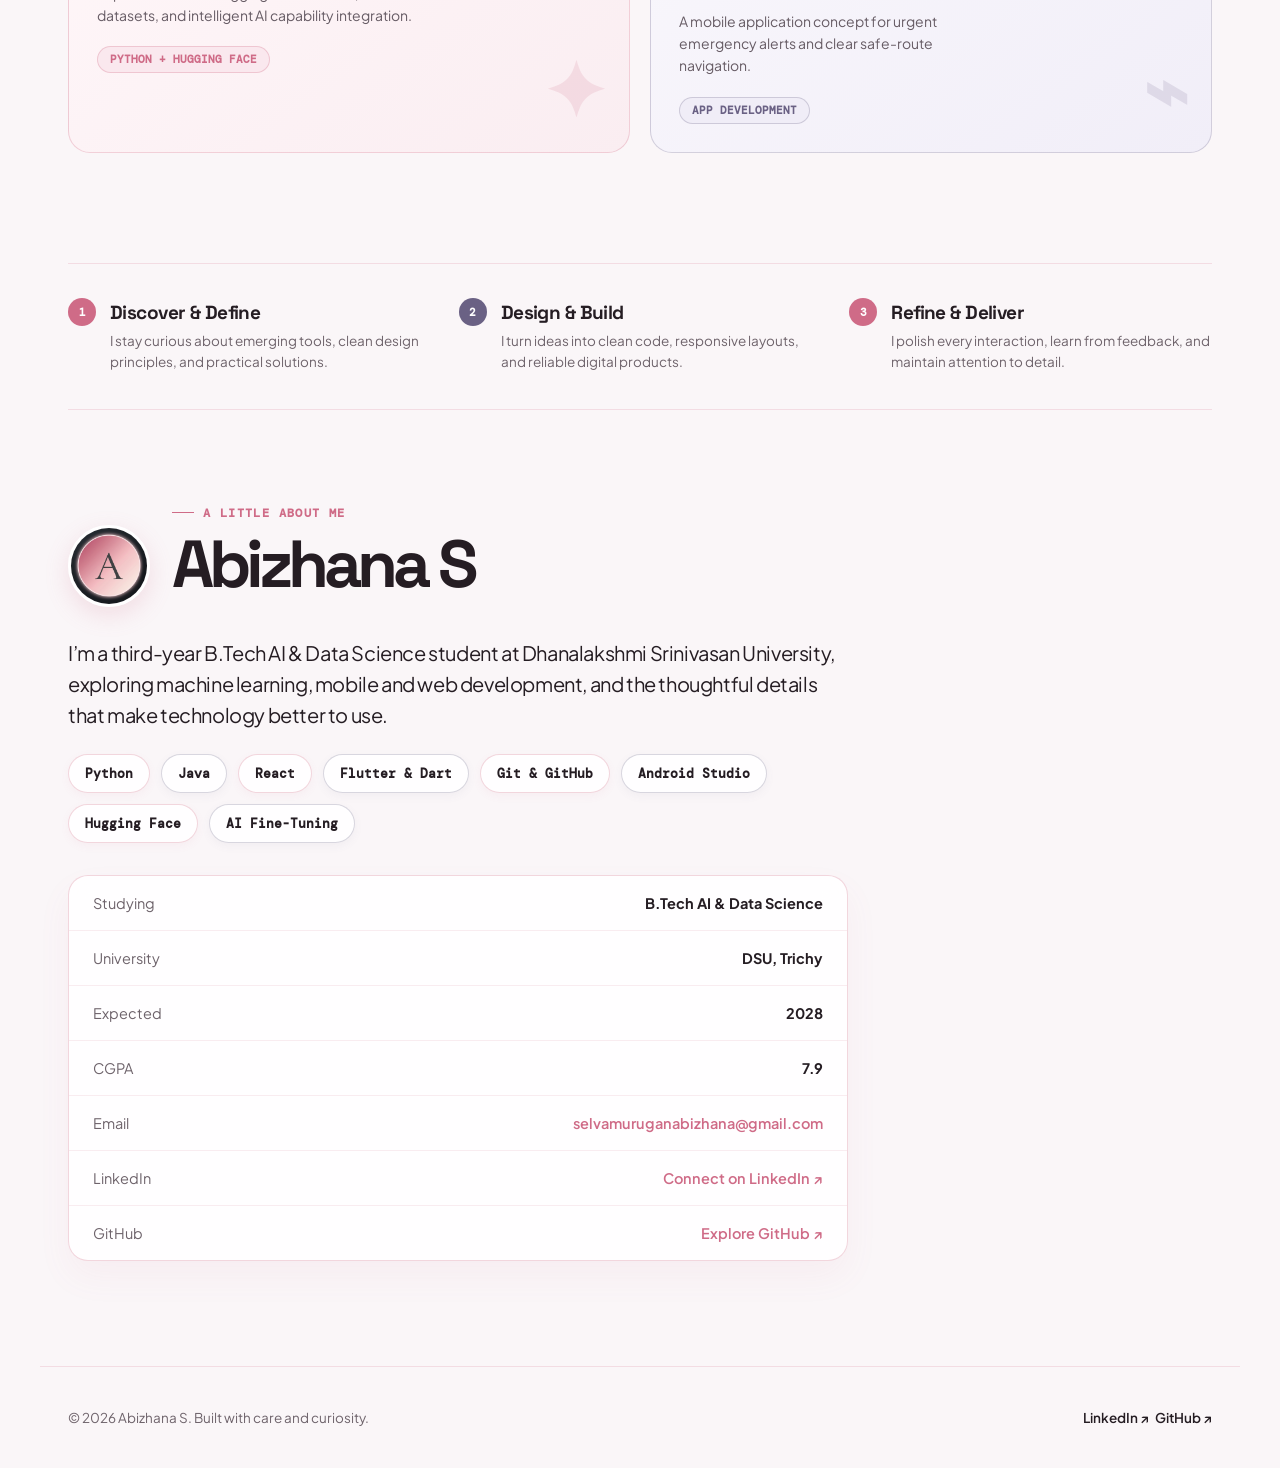
==== commit 6d78a5d3: "Add SEO meta tags, sitemap.xml, and robots.txt for Google indexing" ====
--- a/index.html
+++ b/index.html
@@ -3,6 +3,13 @@
 <head>
   <meta charset="UTF-8"><meta name="viewport" content="width=device-width, initial-scale=1.0">
   <title>Abizhana S — Portfolio</title>
+  <meta name="description" content="Abizhana S — Portfolio. Third-year B.Tech AI & Data Science student at DSU Trichy, creating web, mobile, and intelligent experiences.">
+  <meta name="keywords" content="Abizhana S, Abizhana, portfolio, AI Data Science, DSU Trichy, web development, mobile apps">
+  <meta name="author" content="Abizhana S">
+  <meta property="og:title" content="Abizhana S — Portfolio">
+  <meta property="og:description" content="AI & Data Science student, creating thoughtful web applications, intelligent models, and refined digital experiences.">
+  <meta property="og:image" content="https://abizhana.github.io/portfolio/avatar.jpg">
+  <meta property="og:url" content="https://abizhana.github.io/portfolio/">
   <link rel="icon" type="image/svg+xml" href="favicon.svg">
   <link rel="alternate icon" type="image/jpeg" href="avatar.jpg">
   <link rel="apple-touch-icon" href="avatar.jpg">
